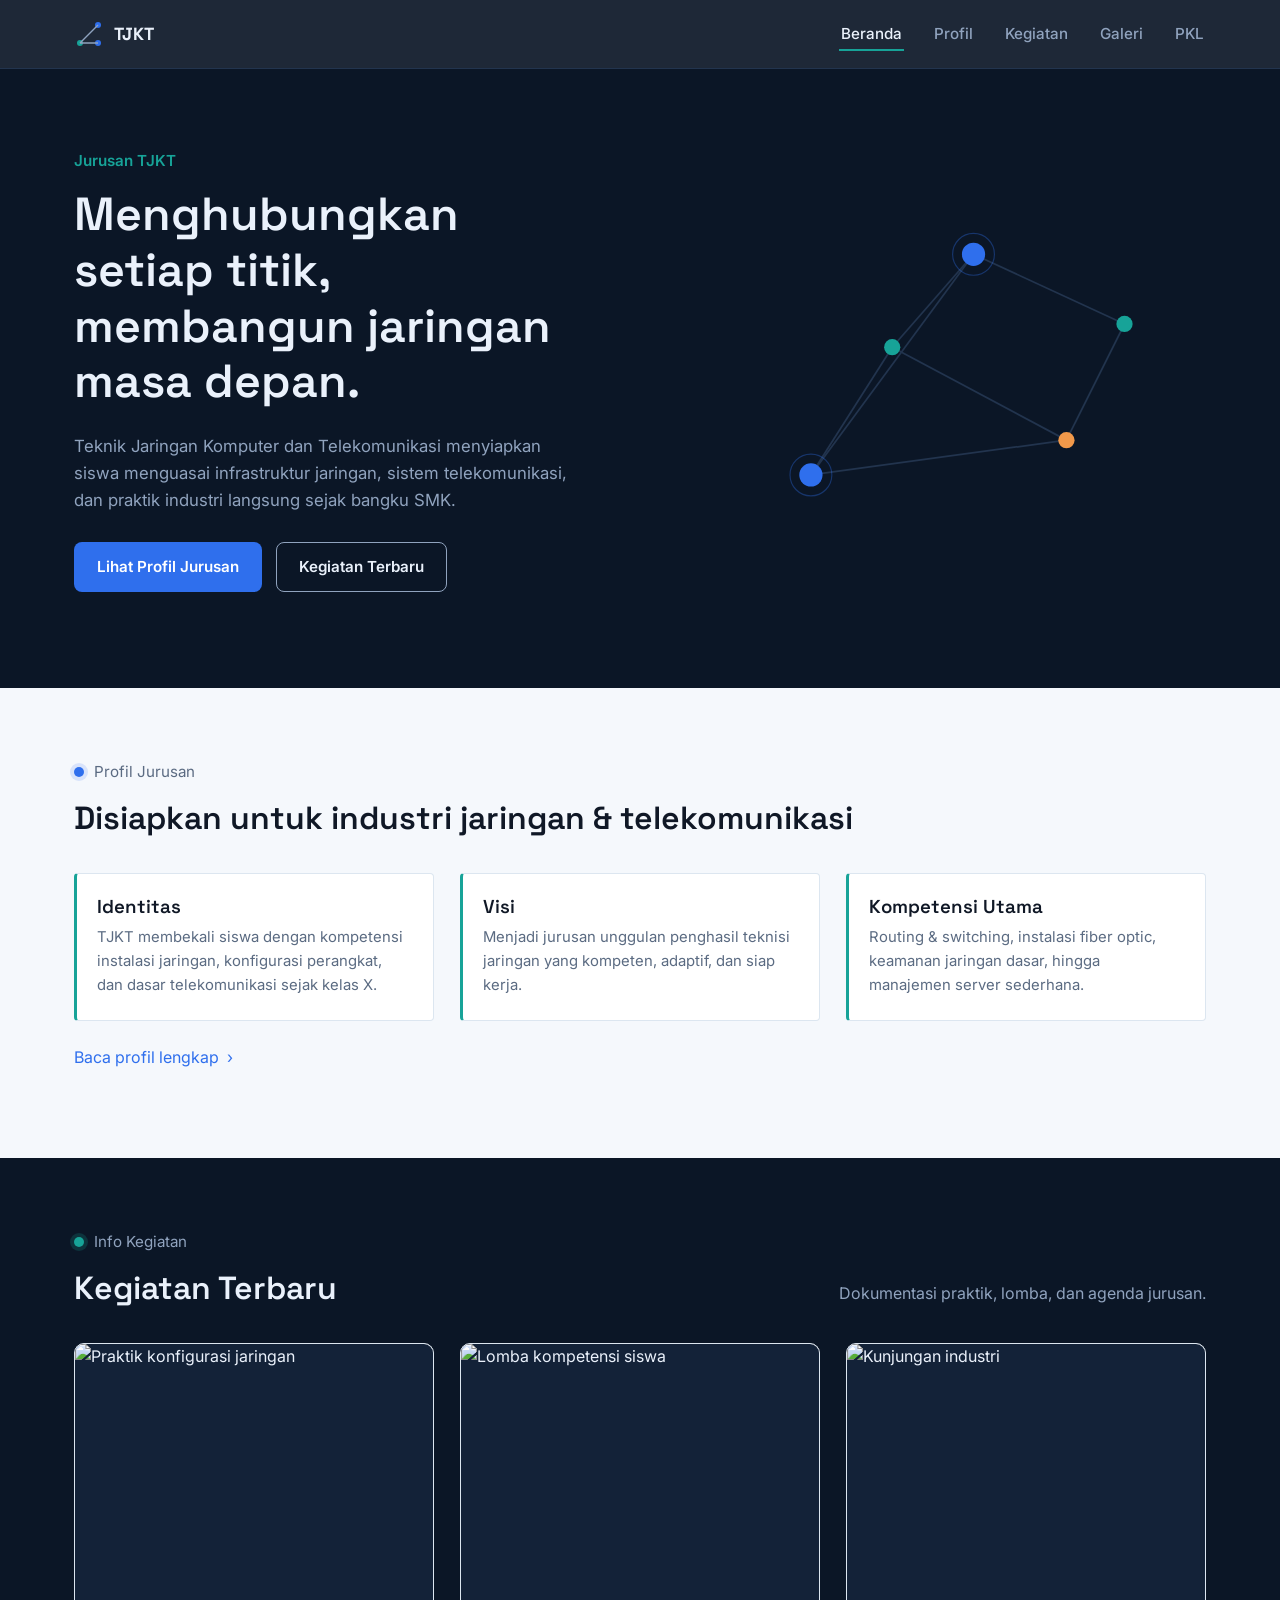
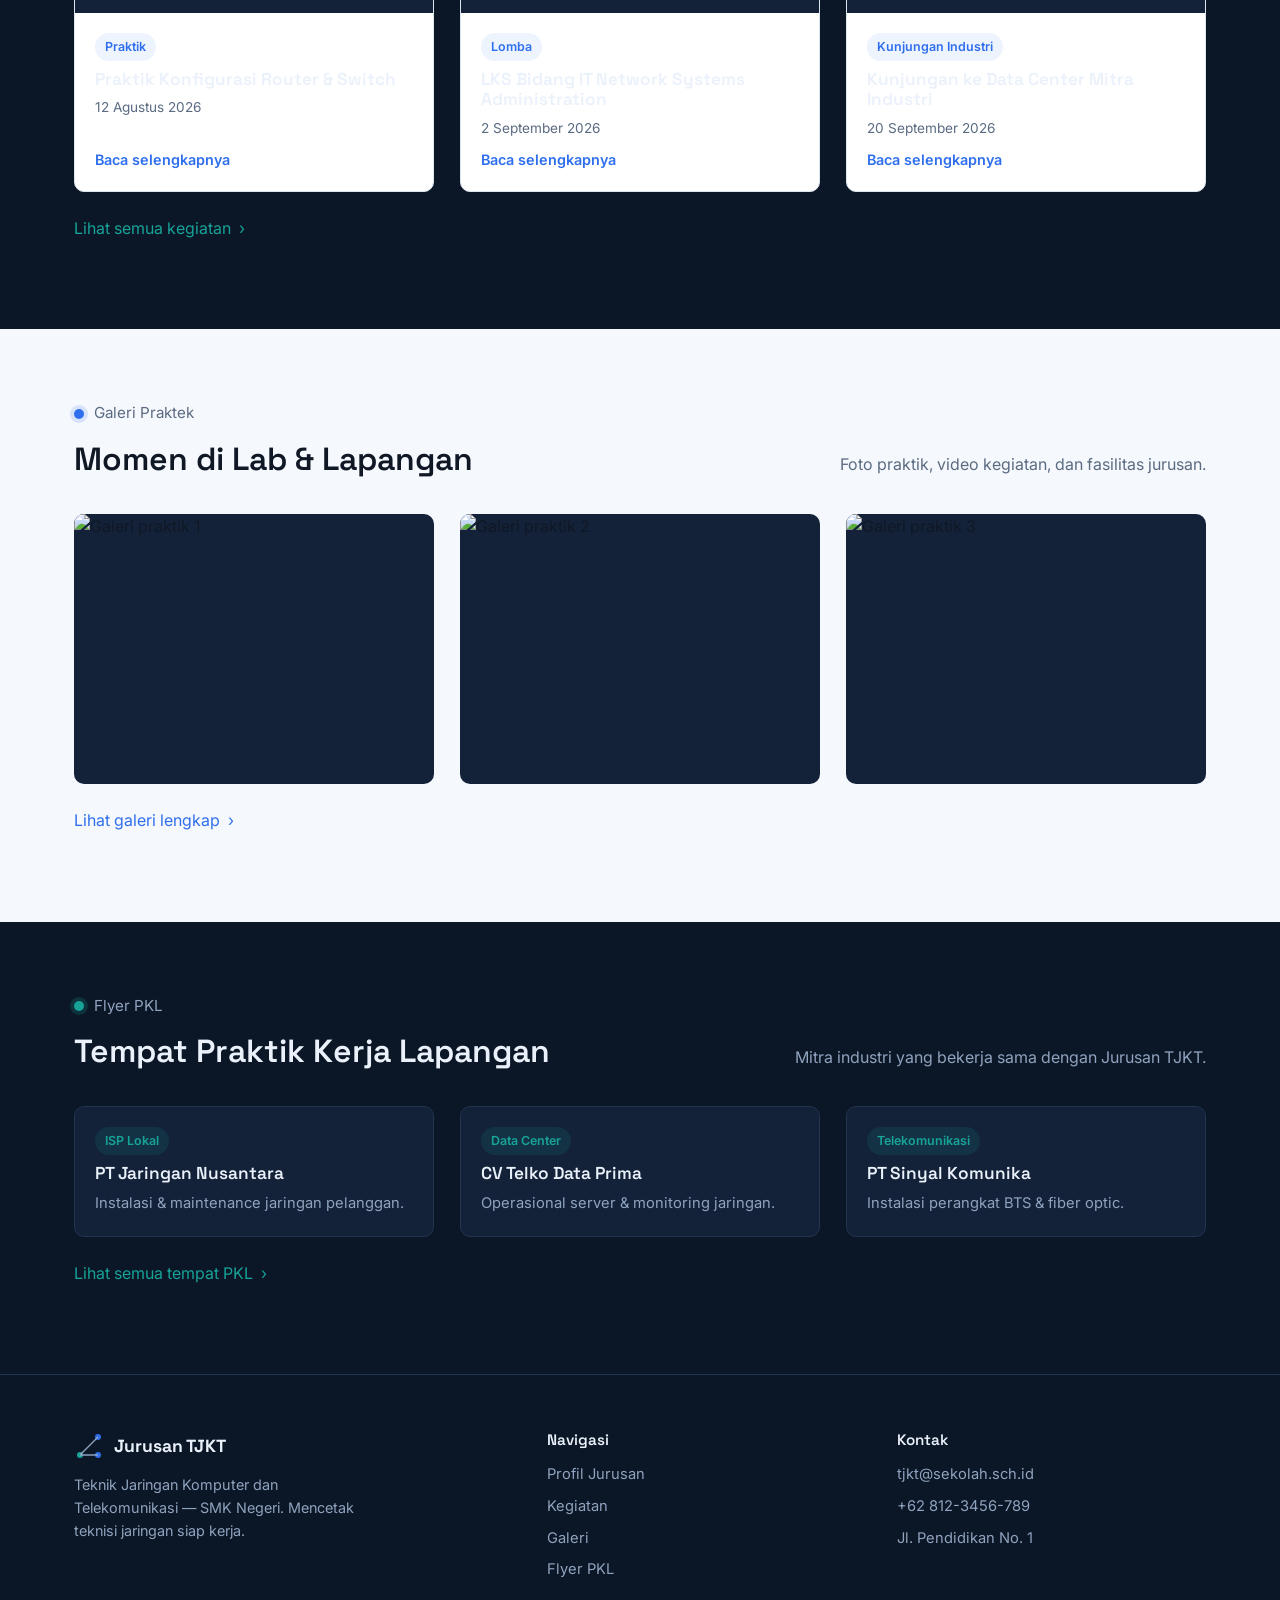
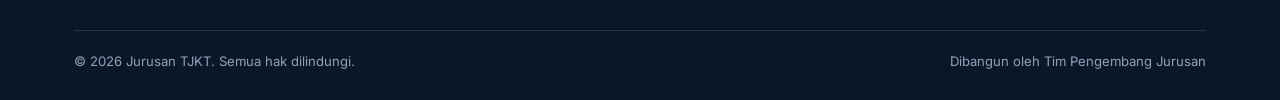
==== index.html @ 491f2240 "first commit" ====
<!DOCTYPE html>
<html lang="id">
<head>
<meta charset="UTF-8">
<meta name="viewport" content="width=device-width, initial-scale=1.0">
<title>Jurusan TJKT — Teknik Jaringan Komputer dan Telekomunikasi</title>
<meta name="description" content="Profil, kegiatan, galeri praktek, dan info PKL Jurusan TJKT.">
<link rel="stylesheet" href="assets/css/style.css">
</head>
<body>

<nav class="navbar">
    <div class="container">
        <a href="index.html" class="brand">
            <svg class="brand-mark" viewBox="0 0 30 30" fill="none" xmlns="http://www.w3.org/2000/svg">
                <circle cx="6" cy="24" r="3" fill="#17A398"/>
                <circle cx="24" cy="6" r="3" fill="#2F6FED"/>
                <circle cx="24" cy="24" r="3" fill="#2F6FED"/>
                <path d="M6 24L24 6M6 24L24 24" stroke="#8FA3BF" stroke-width="1.4"/>
            </svg>
            TJKT
        </a>
        <ul class="nav-links">
            <li><a href="index.html">Beranda</a></li>
            <li><a href="pages/profil.html">Profil</a></li>
            <li><a href="pages/kegiatan.html">Kegiatan</a></li>
            <li><a href="pages/galeri.html">Galeri</a></li>
            <li><a href="pages/flyer-pkl.html">PKL</a></li>
        </ul>
        <button class="nav-toggle" aria-label="Buka menu">
            <span></span><span></span><span></span>
        </button>
    </div>
</nav>

<header class="hero">
    <div class="container">
        <div>
            <div class="hero-eyebrow">Jurusan TJKT</div>
            <h1>Menghubungkan setiap titik, membangun jaringan masa depan.</h1>
            <p class="lead">Teknik Jaringan Komputer dan Telekomunikasi menyiapkan siswa menguasai infrastruktur jaringan, sistem telekomunikasi, dan praktik industri langsung sejak bangku SMK.</p>
            <div class="hero-actions">
                <a href="pages/profil.html" class="btn btn-primary">Lihat Profil Jurusan</a>
                <a href="pages/kegiatan.html" class="btn btn-outline">Kegiatan Terbaru</a>
            </div>
        </div>
        <svg class="hero-art" viewBox="0 0 420 340" fill="none" xmlns="http://www.w3.org/2000/svg">
            <line x1="80" y1="260" x2="220" y2="70" stroke="#22344E" stroke-width="1.5"/>
            <line x1="220" y1="70" x2="350" y2="130" stroke="#22344E" stroke-width="1.5"/>
            <line x1="220" y1="70" x2="150" y2="150" stroke="#22344E" stroke-width="1.5"/>
            <line x1="150" y1="150" x2="80" y2="260" stroke="#22344E" stroke-width="1.5"/>
            <line x1="150" y1="150" x2="300" y2="230" stroke="#22344E" stroke-width="1.5"/>
            <line x1="300" y1="230" x2="350" y2="130" stroke="#22344E" stroke-width="1.5"/>
            <line x1="80" y1="260" x2="300" y2="230" stroke="#22344E" stroke-width="1.5"/>
            <circle cx="220" cy="70" r="10" fill="#2F6FED"/>
            <circle cx="350" cy="130" r="7" fill="#17A398"/>
            <circle cx="150" cy="150" r="7" fill="#17A398"/>
            <circle cx="80" cy="260" r="10" fill="#2F6FED"/>
            <circle cx="300" cy="230" r="7" fill="#F2994A"/>
            <circle cx="220" cy="70" r="18" fill="none" stroke="#2F6FED" stroke-width="1" opacity=".35"/>
            <circle cx="80" cy="260" r="18" fill="none" stroke="#2F6FED" stroke-width="1" opacity=".35"/>
        </svg>
    </div>
</header>

<section id="profil">
    <div class="container">
        <div class="node-mark"><span>Profil Jurusan</span></div>
        <div class="section-head">
            <h2>Disiapkan untuk industri jaringan &amp; telekomunikasi</h2>
        </div>
        <div class="grid">
            <div class="card card-accent">
                <h3>Identitas</h3>
                <p>TJKT membekali siswa dengan kompetensi instalasi jaringan, konfigurasi perangkat, dan dasar telekomunikasi sejak kelas X.</p>
            </div>
            <div class="card card-accent">
                <h3>Visi</h3>
                <p>Menjadi jurusan unggulan penghasil teknisi jaringan yang kompeten, adaptif, dan siap kerja.</p>
            </div>
            <div class="card card-accent">
                <h3>Kompetensi Utama</h3>
                <p>Routing &amp; switching, instalasi fiber optic, keamanan jaringan dasar, hingga manajemen server sederhana.</p>
            </div>
        </div>
        <p style="margin-top:24px;"><a href="pages/profil.html" class="btn-ghost">Baca profil lengkap &nbsp;›</a></p>
    </div>
</section>

<section class="section-dark" id="kegiatan">
    <div class="container">
        <div class="node-mark"><span>Info Kegiatan</span></div>
        <div class="section-head">
            <h2>Kegiatan Terbaru</h2>
            <p>Dokumentasi praktik, lomba, dan agenda jurusan.</p>
        </div>
        <div class="grid">
            <div class="card">
                <div class="card-img"><img src="https://placehold.co/480x360/132238/8FA3BF?text=Kegiatan+1" alt="Praktik konfigurasi jaringan"></div>
                <div class="card-body">
                    <span class="card-tag">Praktik</span>
                    <h3>Praktik Konfigurasi Router &amp; Switch</h3>
                    <span class="meta">12 Agustus 2026</span>
                    <a href="pages/kegiatan-detail.html" class="card-link">Baca selengkapnya</a>
                </div>
            </div>
            <div class="card">
                <div class="card-img"><img src="https://placehold.co/480x360/132238/8FA3BF?text=Kegiatan+2" alt="Lomba kompetensi siswa"></div>
                <div class="card-body">
                    <span class="card-tag">Lomba</span>
                    <h3>LKS Bidang IT Network Systems Administration</h3>
                    <span class="meta">2 September 2026</span>
                    <a href="pages/kegiatan-detail.html" class="card-link">Baca selengkapnya</a>
                </div>
            </div>
            <div class="card">
                <div class="card-img"><img src="https://placehold.co/480x360/132238/8FA3BF?text=Kegiatan+3" alt="Kunjungan industri"></div>
                <div class="card-body">
                    <span class="card-tag">Kunjungan Industri</span>
                    <h3>Kunjungan ke Data Center Mitra Industri</h3>
                    <span class="meta">20 September 2026</span>
                    <a href="pages/kegiatan-detail.html" class="card-link">Baca selengkapnya</a>
                </div>
            </div>
        </div>
        <p style="margin-top:24px;"><a href="pages/kegiatan.html" class="btn-ghost" style="color:var(--secondary);">Lihat semua kegiatan &nbsp;›</a></p>
    </div>
</section>

<section id="galeri">
    <div class="container">
        <div class="node-mark"><span>Galeri Praktek</span></div>
        <div class="section-head">
            <h2>Momen di Lab &amp; Lapangan</h2>
            <p>Foto praktik, video kegiatan, dan fasilitas jurusan.</p>
        </div>
        <div class="grid">
            <div class="card-img" style="border-radius:var(--radius);"><img src="https://placehold.co/480x360/EAF1FB/2F6FED?text=Galeri+1" alt="Galeri praktik 1"></div>
            <div class="card-img" style="border-radius:var(--radius);"><img src="https://placehold.co/480x360/EAF1FB/17A398?text=Galeri+2" alt="Galeri praktik 2"></div>
            <div class="card-img" style="border-radius:var(--radius);"><img src="https://placehold.co/480x360/EAF1FB/F2994A?text=Galeri+3" alt="Galeri praktik 3"></div>
        </div>
        <p style="margin-top:24px;"><a href="pages/galeri.html" class="btn-ghost">Lihat galeri lengkap &nbsp;›</a></p>
    </div>
</section>

<section class="section-dark" id="pkl">
    <div class="container">
        <div class="node-mark"><span>Flyer PKL</span></div>
        <div class="section-head">
            <h2>Tempat Praktik Kerja Lapangan</h2>
            <p>Mitra industri yang bekerja sama dengan Jurusan TJKT.</p>
        </div>
        <div class="grid">
            <div class="card" style="background:var(--surface-dark); border-color:var(--border-dark);">
                <div class="card-body">
                    <span class="card-tag" style="color:var(--secondary); background:rgba(23,163,152,.12);">ISP Lokal</span>
                    <h3 style="color:var(--text-light);">PT Jaringan Nusantara</h3>
                    <p class="desc" style="color:var(--text-light-muted);">Instalasi &amp; maintenance jaringan pelanggan.</p>
                </div>
            </div>
            <div class="card" style="background:var(--surface-dark); border-color:var(--border-dark);">
                <div class="card-body">
                    <span class="card-tag" style="color:var(--secondary); background:rgba(23,163,152,.12);">Data Center</span>
                    <h3 style="color:var(--text-light);">CV Telko Data Prima</h3>
                    <p class="desc" style="color:var(--text-light-muted);">Operasional server &amp; monitoring jaringan.</p>
                </div>
            </div>
            <div class="card" style="background:var(--surface-dark); border-color:var(--border-dark);">
                <div class="card-body">
                    <span class="card-tag" style="color:var(--secondary); background:rgba(23,163,152,.12);">Telekomunikasi</span>
                    <h3 style="color:var(--text-light);">PT Sinyal Komunika</h3>
                    <p class="desc" style="color:var(--text-light-muted);">Instalasi perangkat BTS &amp; fiber optic.</p>
                </div>
            </div>
        </div>
        <p style="margin-top:24px;"><a href="pages/flyer-pkl.html" class="btn-ghost" style="color:var(--secondary);">Lihat semua tempat PKL &nbsp;›</a></p>
    </div>
</section>

<footer>
    <div class="container">
        <div class="footer-grid">
            <div>
                <div class="brand" style="margin-bottom:12px;">
                    <svg class="brand-mark" viewBox="0 0 30 30" fill="none" xmlns="http://www.w3.org/2000/svg">
                        <circle cx="6" cy="24" r="3" fill="#17A398"/>
                        <circle cx="24" cy="6" r="3" fill="#2F6FED"/>
                        <circle cx="24" cy="24" r="3" fill="#2F6FED"/>
                        <path d="M6 24L24 6M6 24L24 24" stroke="#8FA3BF" stroke-width="1.4"/>
                    </svg>
                    Jurusan TJKT
                </div>
                <p style="max-width:34ch; font-size:.9rem;">Teknik Jaringan Komputer dan Telekomunikasi — SMK Negeri. Mencetak teknisi jaringan siap kerja.</p>
            </div>
            <div>
                <h4>Navigasi</h4>
                <ul>
                    <li><a href="pages/profil.html">Profil Jurusan</a></li>
                    <li><a href="pages/kegiatan.html">Kegiatan</a></li>
                    <li><a href="pages/galeri.html">Galeri</a></li>
                    <li><a href="pages/flyer-pkl.html">Flyer PKL</a></li>
                </ul>
            </div>
            <div>
                <h4>Kontak</h4>
                <ul>
                    <li>tjkt@sekolah.sch.id</li>
                    <li>+62 812-3456-789</li>
                    <li>Jl. Pendidikan No. 1</li>
                </ul>
            </div>
        </div>
        <div class="footer-bottom">
            <span>© 2026 Jurusan TJKT. Semua hak dilindungi.</span>
            <span>Dibangun oleh Tim Pengembang Jurusan</span>
        </div>
    </div>
</footer>

<script src="assets/js/main.js"></script>
</body>
</html>
---- assets/css/style.css ----
/* =====================================================================
   TJKT — style.css
   Tema: "Jalur Sinyal" — divisualisasikan sebagai titik (node) & garis
   penghubung, merepresentasikan jaringan komputer & telekomunikasi.
   ===================================================================== */

@import url('https://fonts.googleapis.com/css2?family=Space+Grotesk:wght@500;600;700&family=Inter:wght@400;500;600&display=swap');

:root {
    /* warna dasar */
    --bg-light: #F5F8FC;
    --bg-dark: #0B1626;
    --surface: #FFFFFF;
    --surface-dark: #132238;
    --border: #DCE6F0;
    --border-dark: #22344E;

    /* aksen */
    --primary: #2F6FED;
    --primary-dark: #1E4FBF;
    --secondary: #17A398;
    --warm: #F2994A;

    /* teks */
    --text: #101826;
    --text-muted: #5B6B82;
    --text-light: #EAF1FB;
    --text-light-muted: #90A3BE;

    /* tipografi */
    --font-head: 'Space Grotesk', sans-serif;
    --font-body: 'Inter', sans-serif;

    /* tata letak */
    --maxw: 1180px;
    --radius: 10px;
}

* { box-sizing: border-box; }

html { scroll-behavior: smooth; }

body {
    margin: 0;
    font-family: var(--font-body);
    color: var(--text);
    background: var(--bg-light);
    line-height: 1.6;
}

h1, h2, h3, h4 {
    font-family: var(--font-head);
    line-height: 1.2;
    margin: 0 0 .5em;
    font-weight: 600;
}

p { margin: 0 0 1em; }
a { color: inherit; text-decoration: none; }
img { max-width: 100%; display: block; }
ul { margin: 0; padding: 0; list-style: none; }

.container {
    max-width: var(--maxw);
    margin: 0 auto;
    padding: 0 24px;
}

/* -------------------- node divider (heading marker) -------------------- */
/* Setiap section besar dibuka dengan simpul + garis pendek, meniru simbol
   topologi jaringan — dipakai sebagai penanda struktur, bukan hiasan. */
.node-mark {
    display: flex;
    align-items: center;
    gap: 10px;
    margin-bottom: 14px;
}
.node-mark::before {
    content: '';
    width: 10px; height: 10px;
    border-radius: 50%;
    background: var(--primary);
    box-shadow: 0 0 0 4px rgba(47,111,237,.15);
    flex-shrink: 0;
}
.node-mark span {
    color: var(--text-muted);
    font-size: .95rem;
}
.section-dark .node-mark span { color: var(--text-light-muted); }
.section-dark .node-mark::before { background: var(--secondary); box-shadow: 0 0 0 4px rgba(23,163,152,.2); }

/* -------------------- navbar -------------------- */
.navbar {
    position: sticky;
    top: 0;
    z-index: 100;
    background: rgba(11, 22, 38, .92);
    backdrop-filter: blur(8px);
    border-bottom: 1px solid var(--border-dark);
}
.navbar .container {
    display: flex;
    align-items: center;
    justify-content: space-between;
    height: 68px;
}
.brand {
    display: flex;
    align-items: center;
    gap: 10px;
    font-family: var(--font-head);
    font-weight: 700;
    color: var(--text-light);
    font-size: 1.1rem;
}
.brand-mark {
    width: 30px; height: 30px;
    flex-shrink: 0;
}
.nav-links {
    display: flex;
    gap: 28px;
}
.nav-links a {
    color: var(--text-light-muted);
    font-size: .95rem;
    font-weight: 500;
    padding: 6px 2px;
    border-bottom: 2px solid transparent;
    transition: color .15s ease, border-color .15s ease;
}
.nav-links a:hover,
.nav-links a.active {
    color: var(--text-light);
    border-color: var(--secondary);
}
.nav-toggle {
    display: none;
    background: none;
    border: none;
    cursor: pointer;
    padding: 8px;
}
.nav-toggle span {
    display: block;
    width: 22px;
    height: 2px;
    background: var(--text-light);
    margin: 5px 0;
    transition: transform .2s ease, opacity .2s ease;
}
.nav-toggle.open span:nth-child(1) { transform: translateY(7px) rotate(45deg); }
.nav-toggle.open span:nth-child(2) { opacity: 0; }
.nav-toggle.open span:nth-child(3) { transform: translateY(-7px) rotate(-45deg); }

@media (max-width: 860px) {
    .nav-links {
        position: absolute;
        top: 68px; left: 0; right: 0;
        background: var(--bg-dark);
        flex-direction: column;
        gap: 0;
        max-height: 0;
        overflow: hidden;
        transition: max-height .25s ease;
        border-bottom: 1px solid var(--border-dark);
    }
    .nav-links.open { max-height: 320px; }
    .nav-links a { padding: 14px 24px; width: 100%; border-bottom: 1px solid var(--border-dark); border-left: 2px solid transparent; }
    .nav-links a.active, .nav-links a:hover { border-left-color: var(--secondary); border-bottom-color: var(--border-dark); }
    .nav-toggle { display: block; }
}

/* -------------------- buttons -------------------- */
.btn {
    display: inline-flex;
    align-items: center;
    gap: 8px;
    padding: 12px 22px;
    border-radius: 8px;
    font-weight: 600;
    font-size: .95rem;
    cursor: pointer;
    border: 1px solid transparent;
}
.btn-primary { background: var(--primary); color: #fff; }
.btn-primary:hover { background: var(--primary-dark); }
.btn-outline { border-color: var(--text-light-muted); color: var(--text-light); }
.btn-outline:hover { border-color: var(--text-light); }
.btn-ghost { color: var(--primary); }
.btn-ghost:hover { color: var(--primary-dark); }

/* -------------------- hero -------------------- */
.hero {
    background: var(--bg-dark);
    color: var(--text-light);
    padding: 80px 0 96px;
    overflow: hidden;
    position: relative;
}
.hero .container {
    display: grid;
    grid-template-columns: 1.1fr .9fr;
    gap: 48px;
    align-items: center;
}
.hero-eyebrow { color: var(--secondary); font-weight: 600; font-size: .95rem; margin-bottom: 14px; }
.hero h1 {
    font-size: clamp(2rem, 4vw, 2.9rem);
    max-width: 16ch;
}
.hero p.lead {
    color: var(--text-light-muted);
    max-width: 46ch;
    font-size: 1.05rem;
}
.hero-actions { display: flex; gap: 14px; margin-top: 28px; flex-wrap: wrap; }
.hero-art { width: 100%; height: auto; }

@media (max-width: 860px) {
    .hero .container { grid-template-columns: 1fr; }
    .hero-art { max-width: 340px; margin: 0 auto; }
}

/* -------------------- page header (halaman dalam) -------------------- */
.page-header {
    background: var(--bg-dark);
    color: var(--text-light);
    padding: 56px 0 44px;
}
.page-header h1 { font-size: clamp(1.7rem, 3vw, 2.3rem); max-width: 24ch; }
.page-header p { color: var(--text-light-muted); max-width: 56ch; }

/* -------------------- sections -------------------- */
section { padding: 72px 0; }
.section-dark { background: var(--bg-dark); color: var(--text-light); }
.section-head { display: flex; align-items: flex-end; justify-content: space-between; gap: 24px; margin-bottom: 36px; flex-wrap: wrap; }
.section-head h2 { font-size: clamp(1.5rem, 2.6vw, 2rem); margin: 0; }
.section-head p { color: var(--text-muted); margin: 6px 0 0; max-width: 52ch; }
.section-dark .section-head p { color: var(--text-light-muted); }

/* -------------------- cards -------------------- */
.grid {
    display: grid;
    gap: 26px;
    grid-template-columns: repeat(3, 1fr);
}
@media (max-width: 960px) { .grid { grid-template-columns: repeat(2, 1fr); } }
@media (max-width: 640px) { .grid { grid-template-columns: 1fr; } }

.card {
    background: var(--surface);
    border: 1px solid var(--border);
    border-radius: var(--radius);
    overflow: hidden;
    display: flex;
    flex-direction: column;
}
.card-img { aspect-ratio: 4/3; background: var(--surface-dark); overflow: hidden; }
.card-img img { width: 100%; height: 100%; object-fit: cover; }
.card-body { padding: 20px; display: flex; flex-direction: column; gap: 8px; flex: 1; }
.card-tag {
    align-self: flex-start;
    font-size: .78rem;
    font-weight: 600;
    color: var(--primary);
    background: rgba(47,111,237,.08);
    padding: 4px 10px;
    border-radius: 20px;
}
.card-body h3 { font-size: 1.08rem; margin: 0; }
.card-body .meta { color: var(--text-muted); font-size: .85rem; }
.card-body p.desc { color: var(--text-muted); font-size: .92rem; margin: 0; }
.card-link { margin-top: auto; color: var(--primary); font-weight: 600; font-size: .9rem; }

/* aksen kiri untuk kartu "keunggulan" (bukan foto) */
.card-accent {
    border-left: 3px solid var(--secondary);
    border-radius: 4px;
    padding: 22px 22px 22px 20px;
}
.card-accent h3 { margin-bottom: 8px; }
.card-accent p { color: var(--text-muted); font-size: .93rem; margin: 0; }

/* -------------------- footer -------------------- */
footer {
    background: var(--bg-dark);
    color: var(--text-light-muted);
    padding: 56px 0 28px;
    border-top: 1px solid var(--border-dark);
}
.footer-grid {
    display: grid;
    grid-template-columns: 1.4fr 1fr 1fr;
    gap: 40px;
}
@media (max-width: 700px) { .footer-grid { grid-template-columns: 1fr; } }
.footer-grid h4 { color: var(--text-light); font-size: .95rem; margin-bottom: 14px; }
.footer-grid ul li { margin-bottom: 8px; font-size: .92rem; }
.footer-grid ul li a:hover { color: var(--text-light); }
.footer-bottom {
    margin-top: 40px;
    padding-top: 20px;
    border-top: 1px solid var(--border-dark);
    font-size: .82rem;
    display: flex;
    justify-content: space-between;
    flex-wrap: wrap;
    gap: 8px;
}

/* -------------------- profil page -------------------- */
.vismis-grid {
    display: grid;
    grid-template-columns: 1fr 1fr;
    gap: 26px;
}
@media (max-width: 700px) { .vismis-grid { grid-template-columns: 1fr; } }
.vismis-card {
    background: var(--surface);
    border: 1px solid var(--border);
    border-radius: var(--radius);
    padding: 28px;
}
.vismis-card h3 { color: var(--primary); }

/* -------------------- kegiatan detail -------------------- */
.detail-hero-img { border-radius: var(--radius); overflow: hidden; margin-bottom: 28px; aspect-ratio: 16/7; }
.detail-hero-img img { width: 100%; height: 100%; object-fit: cover; }
.detail-body { max-width: 74ch; }
.detail-body p { color: var(--text-muted); }
.detail-meta { display: flex; gap: 18px; color: var(--text-muted); font-size: .9rem; margin-bottom: 18px; flex-wrap: wrap; }

/* -------------------- galeri tabs -------------------- */
.tabs { display: flex; gap: 10px; margin-bottom: 30px; flex-wrap: wrap; }
.tab-btn {
    padding: 10px 18px;
    border-radius: 20px;
    border: 1px solid var(--border);
    background: var(--surface);
    color: var(--text-muted);
    font-weight: 600;
    font-size: .9rem;
    cursor: pointer;
}
.tab-btn.active { background: var(--primary); border-color: var(--primary); color: #fff; }
.gallery-grid { display: grid; grid-template-columns: repeat(3, 1fr); gap: 18px; }
@media (max-width: 860px) { .gallery-grid { grid-template-columns: repeat(2, 1fr); } }
@media (max-width: 560px) { .gallery-grid { grid-template-columns: 1fr; } }
.gallery-item { border-radius: var(--radius); overflow: hidden; aspect-ratio: 4/3; background: var(--surface-dark); position: relative; cursor: pointer; }
.gallery-item img { width: 100%; height: 100%; object-fit: cover; }
.gallery-item .caption {
    position: absolute; left: 0; right: 0; bottom: 0;
    padding: 10px 12px;
    font-size: .82rem;
    color: #fff;
    background: linear-gradient(to top, rgba(0,0,0,.7), transparent);
}
.gallery-item.is-hidden { display: none; }
.video-embed { position: relative; aspect-ratio: 16/9; border-radius: var(--radius); overflow: hidden; }
.video-embed iframe { width: 100%; height: 100%; border: 0; }

/* lightbox modal (dipakai galeri.html) */
.lightbox {
    position: fixed; inset: 0;
    background: rgba(11,22,38,.92);
    display: none;
    align-items: center;
    justify-content: center;
    z-index: 200;
    padding: 24px;
}
.lightbox.open { display: flex; }
.lightbox img { max-width: 90vw; max-height: 82vh; border-radius: 8px; }
.lightbox-close {
    position: absolute; top: 24px; right: 28px;
    color: #fff; font-size: 2rem; cursor: pointer; line-height: 1;
    background: none; border: none;
}

/* -------------------- flyer PKL -------------------- */
.flyer-grid { display: grid; grid-template-columns: repeat(2, 1fr); gap: 26px; }
@media (max-width: 700px) { .flyer-grid { grid-template-columns: 1fr; } }
.flyer-card { display: grid; grid-template-columns: 130px 1fr; gap: 18px; background: var(--surface); border: 1px solid var(--border); border-radius: var(--radius); padding: 18px; }
.flyer-card .thumb { border-radius: 6px; overflow: hidden; aspect-ratio: 3/4; background: var(--surface-dark); }
.flyer-card .thumb img { width: 100%; height: 100%; object-fit: cover; }
.flyer-card h3 { font-size: 1rem; margin-bottom: 4px; }
.flyer-card .contact { font-size: .85rem; color: var(--secondary); font-weight: 600; }

.mitra-strip { display: flex; flex-wrap: wrap; gap: 16px; align-items: center; }
.mitra-logo {
    width: 130px; height: 68px;
    background: var(--surface);
    border: 1px solid var(--border);
    border-radius: 8px;
    display: flex; align-items: center; justify-content: center;
}

/* utilitas */
.text-center { text-align: center; }
.mt-0 { margin-top: 0; }
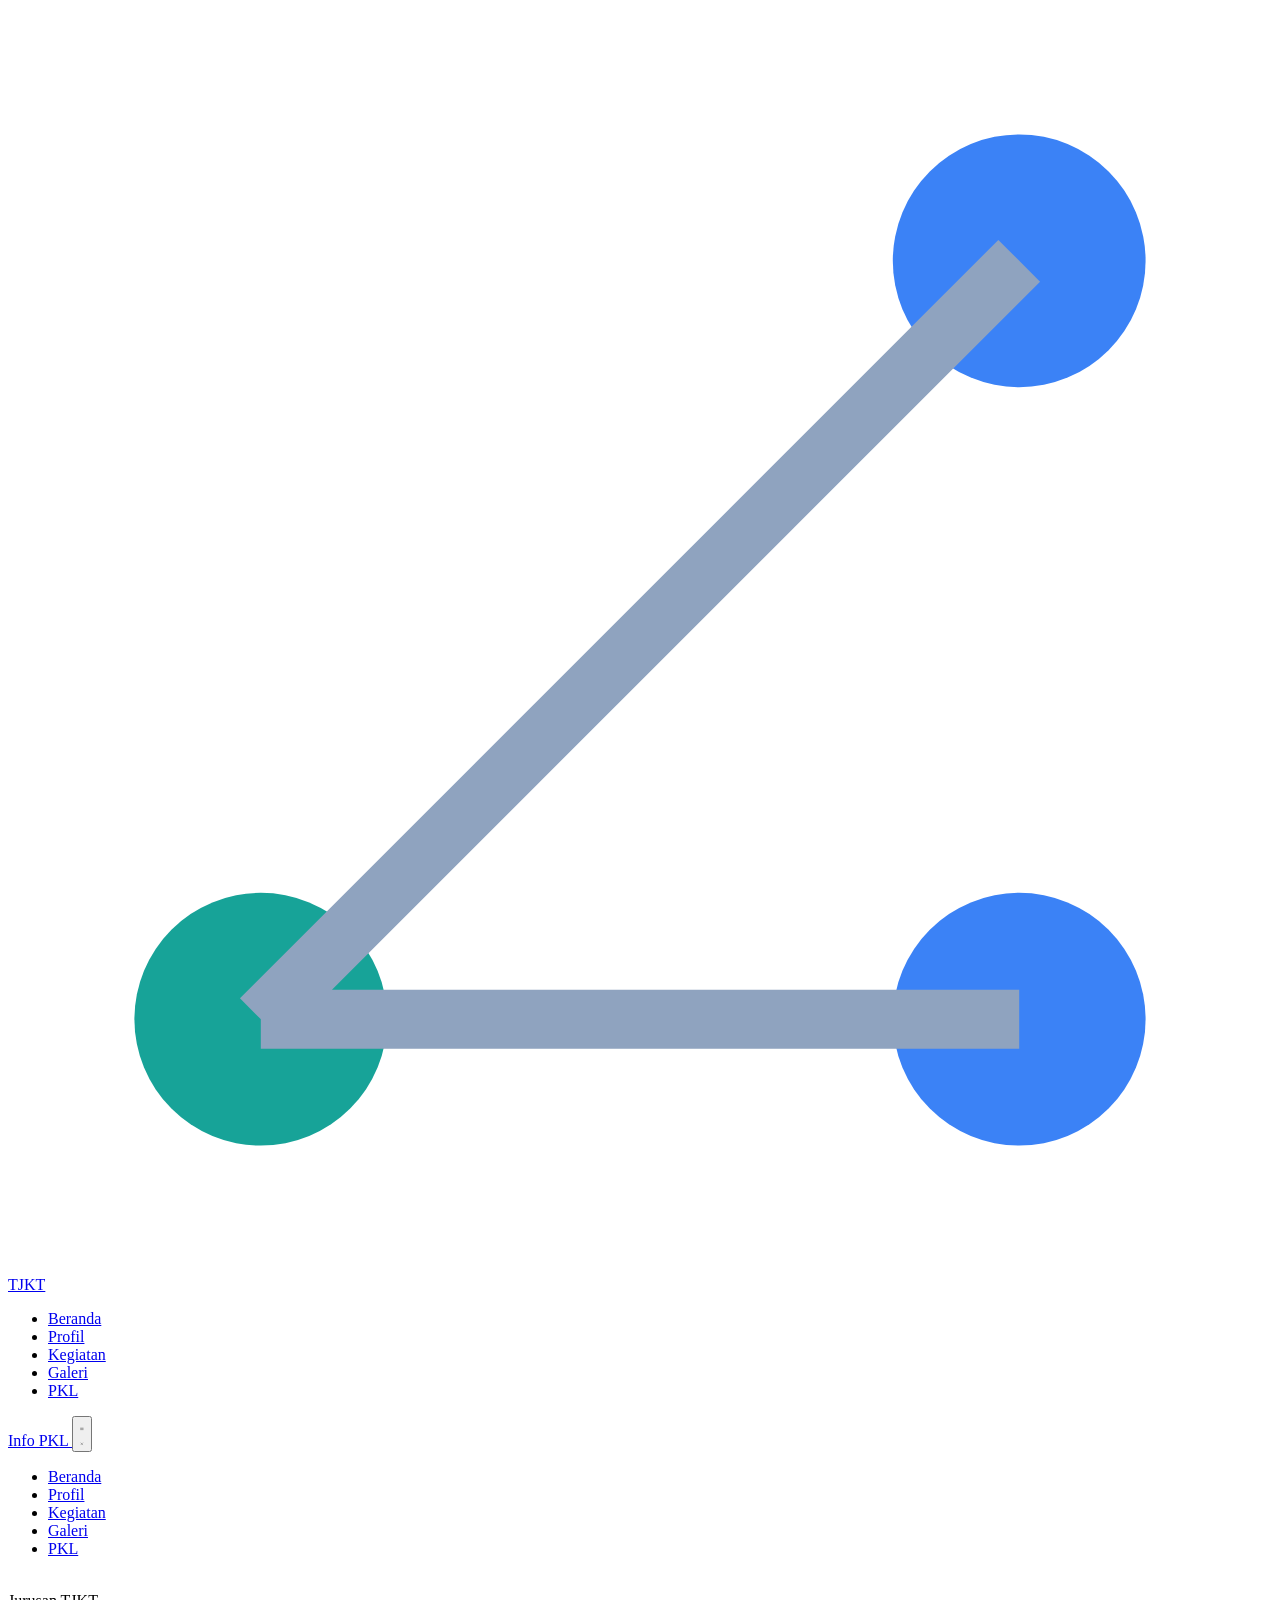
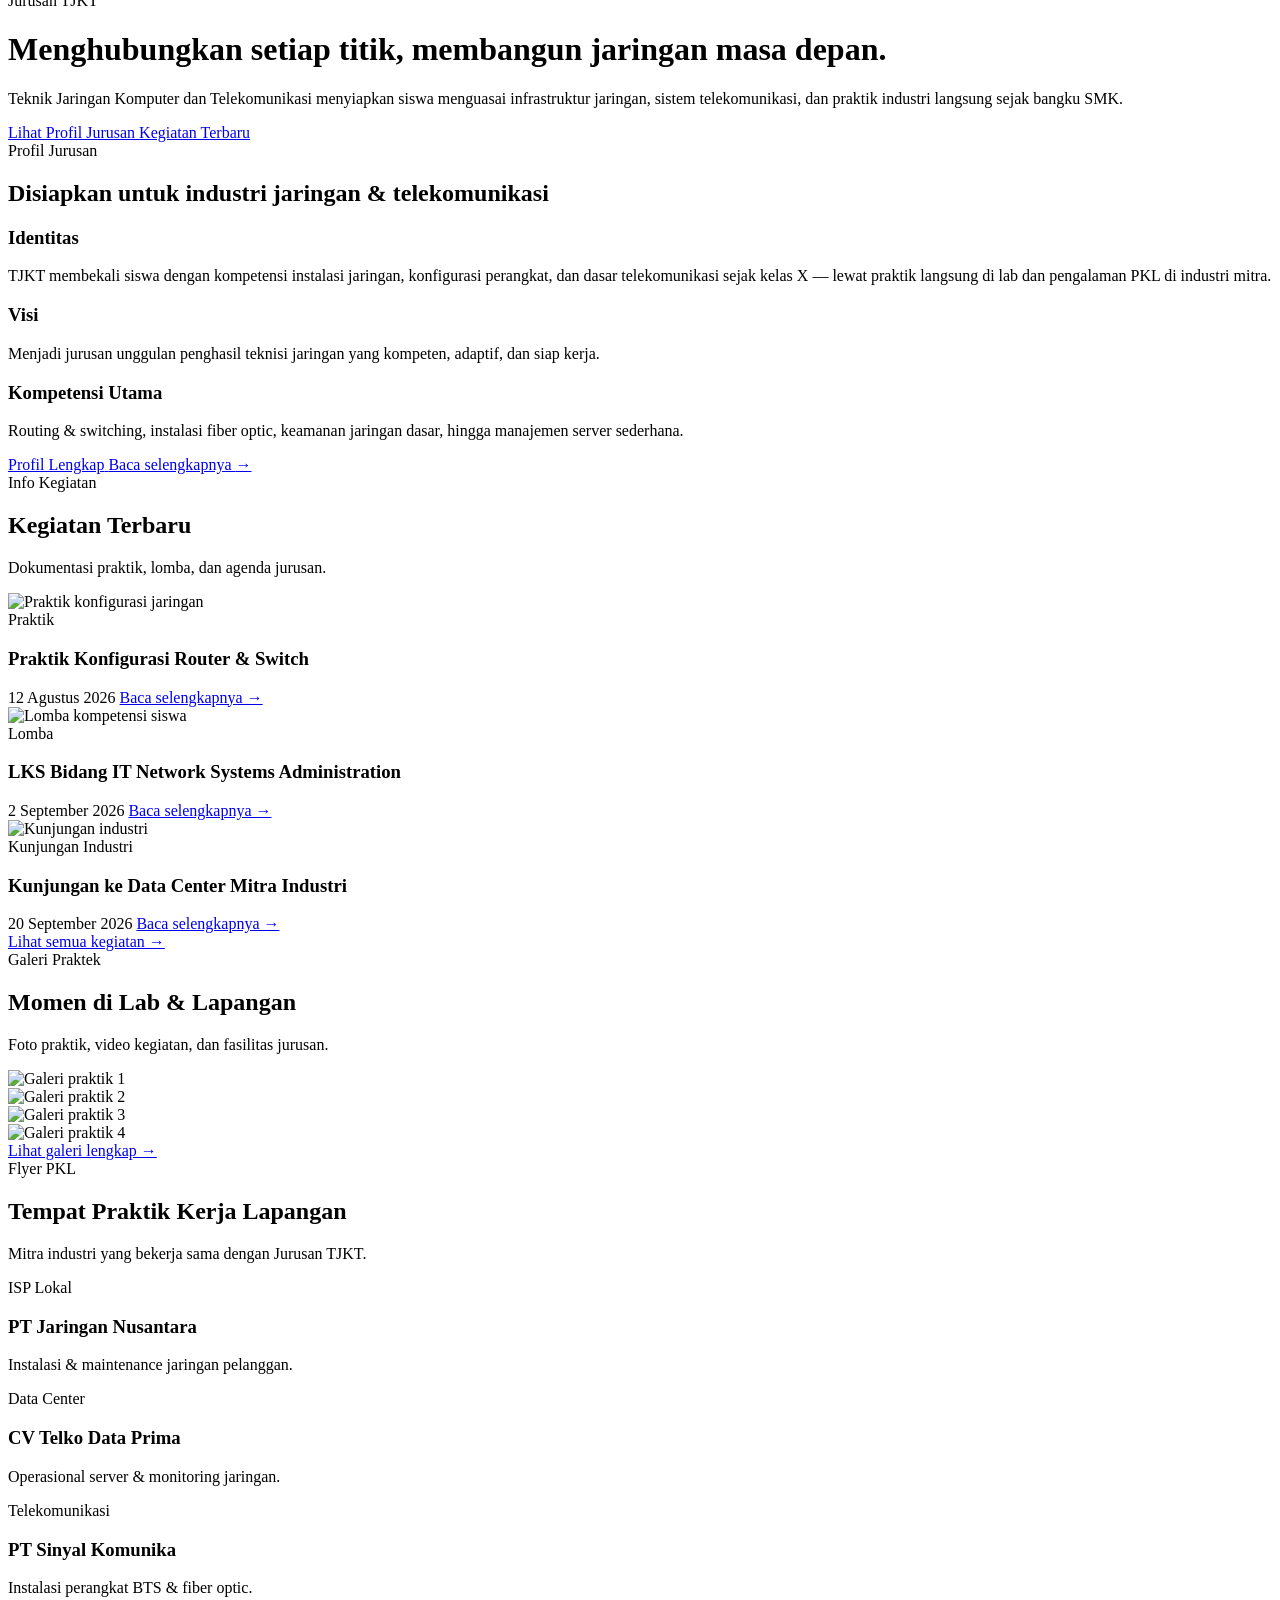
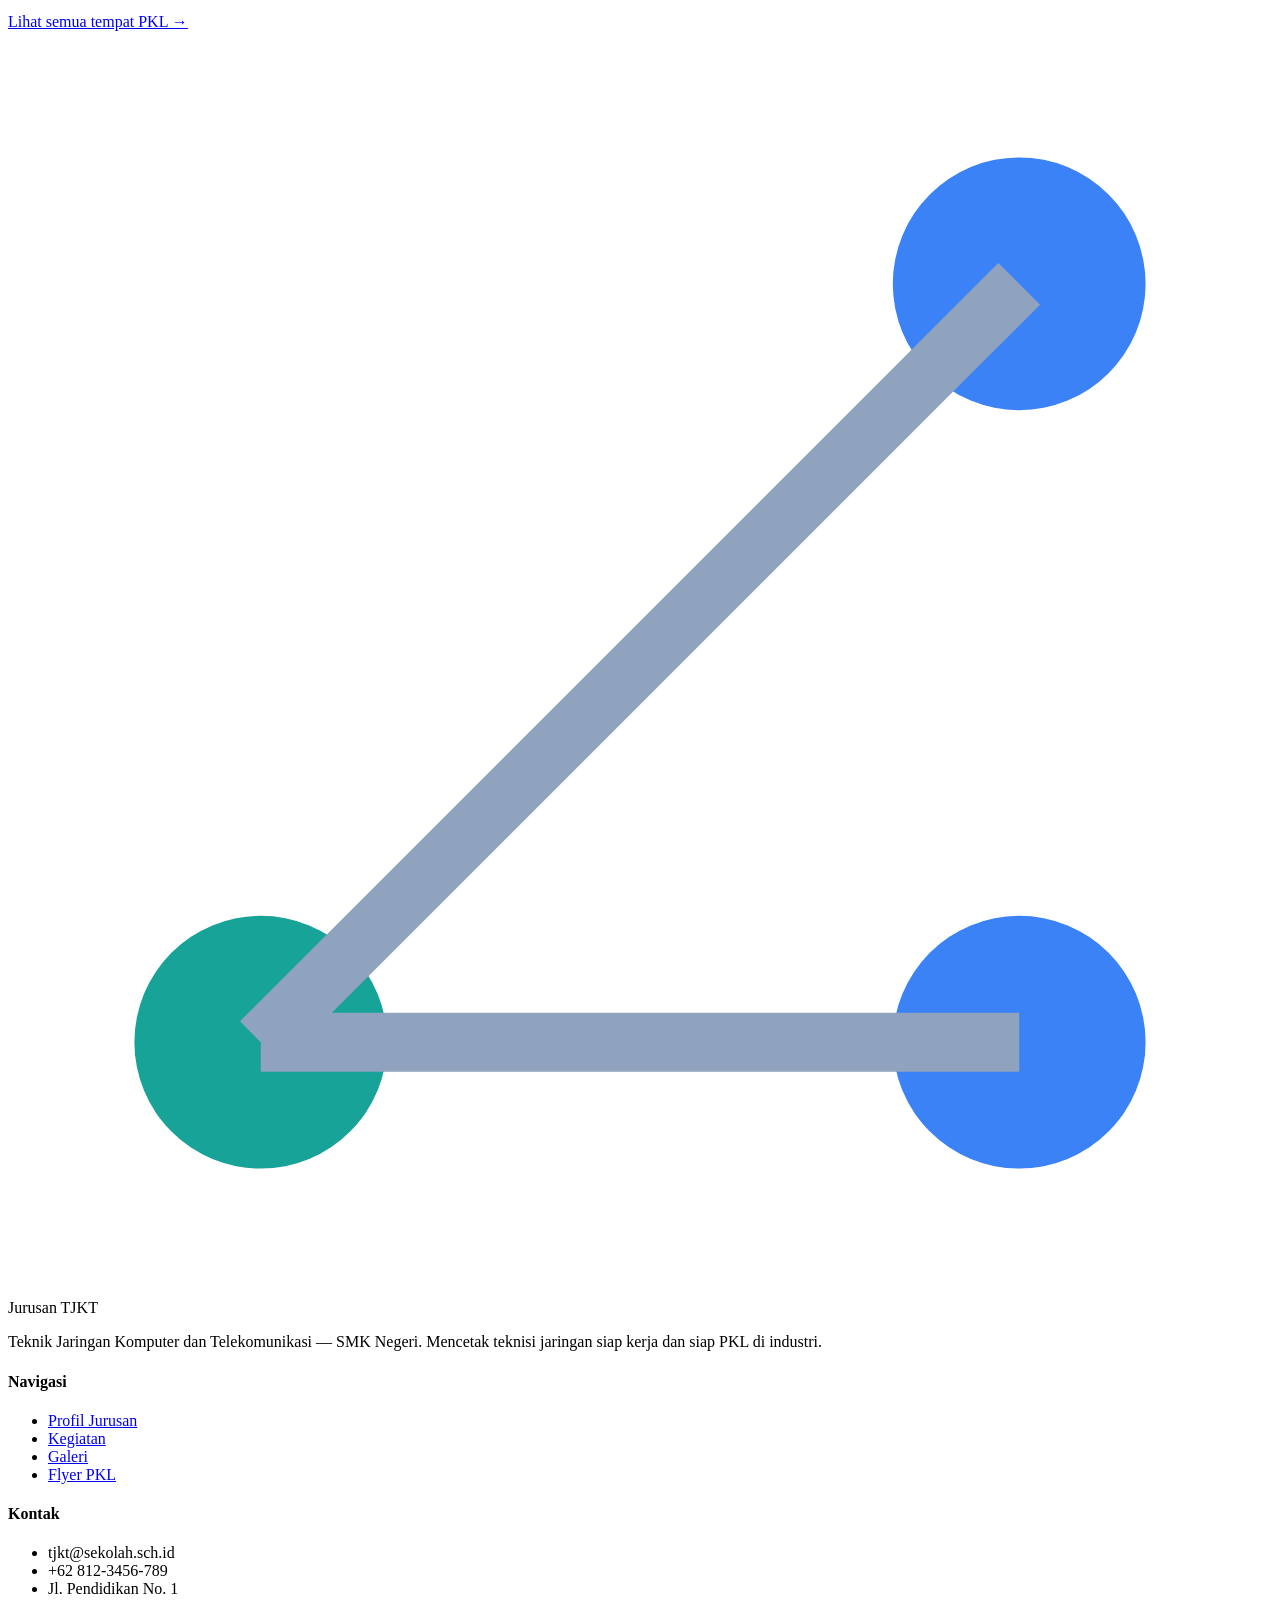
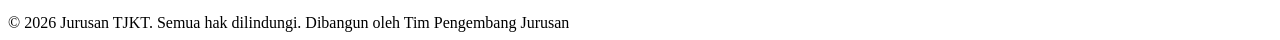
==== commit ee7771aa: "mengupdate proyek" ====
--- a/index.html
+++ b/index.html
@@ -1,216 +1,294 @@
 <!DOCTYPE html>
-<html lang="id">
+<html lang="id" class="scroll-smooth">
 <head>
 <meta charset="UTF-8">
 <meta name="viewport" content="width=device-width, initial-scale=1.0">
 <title>Jurusan TJKT — Teknik Jaringan Komputer dan Telekomunikasi</title>
 <meta name="description" content="Profil, kegiatan, galeri praktek, dan info PKL Jurusan TJKT.">
-<link rel="stylesheet" href="assets/css/style.css">
+
+<link rel="preconnect" href="https://fonts.googleapis.com">
+<link rel="preconnect" href="https://fonts.gstatic.com" crossorigin>
+<link href="https://fonts.googleapis.com/css2?family=Inter:wght@400;500;600;700;800&family=Space+Grotesk:wght@500;600;700&display=swap" rel="stylesheet">
+
+<script src="https://unpkg.com/@tailwindcss/browser@4"></script>
+<style type="text/tailwindcss">
+@theme {
+  --font-sans: "Inter", ui-sans-serif, system-ui, sans-serif;
+  --font-display: "Space Grotesk", ui-sans-serif, system-ui, sans-serif;
+  --color-brand-primary: #3B82F6;
+  --color-brand-secondary: #17A398;
+  --color-brand-accent: #F2994A;
+}
+</style>
+<link rel="stylesheet" href="assets/css/custom.css">
 </head>
-<body>
-
-<nav class="navbar">
-    <div class="container">
-        <a href="index.html" class="brand">
-            <svg class="brand-mark" viewBox="0 0 30 30" fill="none" xmlns="http://www.w3.org/2000/svg">
+<body class="bg-slate-950 font-sans text-slate-300 antialiased selection:bg-brand-primary selection:text-white">
+
+<nav class="fixed inset-x-0 top-0 z-50 border-b border-white/10 bg-slate-950/70 backdrop-blur-xl">
+    <div class="mx-auto flex h-20 max-w-7xl items-center justify-between px-6 lg:px-8">
+        <a href="index.html" class="flex items-center gap-2 font-display text-lg font-bold tracking-tight text-white">
+            <svg class="h-8 w-8" viewBox="0 0 30 30" fill="none" xmlns="http://www.w3.org/2000/svg">
                 <circle cx="6" cy="24" r="3" fill="#17A398"/>
-                <circle cx="24" cy="6" r="3" fill="#2F6FED"/>
-                <circle cx="24" cy="24" r="3" fill="#2F6FED"/>
+                <circle cx="24" cy="6" r="3" fill="#3B82F6"/>
+                <circle cx="24" cy="24" r="3" fill="#3B82F6"/>
                 <path d="M6 24L24 6M6 24L24 24" stroke="#8FA3BF" stroke-width="1.4"/>
             </svg>
             TJKT
         </a>
-        <ul class="nav-links">
-            <li><a href="index.html">Beranda</a></li>
-            <li><a href="pages/profil.html">Profil</a></li>
-            <li><a href="pages/kegiatan.html">Kegiatan</a></li>
-            <li><a href="pages/galeri.html">Galeri</a></li>
-            <li><a href="pages/flyer-pkl.html">PKL</a></li>
+        <ul class="hidden items-center gap-8 text-sm font-medium text-slate-300 md:flex">
+            <li><a data-nav="index.html" href="index.html" class="py-2 text-white transition hover:text-white">Beranda</a></li>
+            <li><a data-nav="profil.html" href="pages/profil.html" class="py-2 transition hover:text-white">Profil</a></li>
+            <li><a data-nav="kegiatan.html" href="pages/kegiatan.html" class="py-2 transition hover:text-white">Kegiatan</a></li>
+            <li><a data-nav="galeri.html" href="pages/galeri.html" class="py-2 transition hover:text-white">Galeri</a></li>
+            <li><a data-nav="flyer-pkl.html" href="pages/flyer-pkl.html" class="py-2 transition hover:text-white">PKL</a></li>
         </ul>
-        <button class="nav-toggle" aria-label="Buka menu">
-            <span></span><span></span><span></span>
+        <a href="pages/flyer-pkl.html" class="hidden rounded-full bg-brand-primary px-5 py-2.5 text-sm font-semibold text-white shadow-lg shadow-blue-500/20 transition hover:bg-blue-500 md:inline-flex">
+            Info PKL
+        </a>
+        <button id="nav-toggle" aria-label="Buka menu" aria-expanded="false" class="rounded-lg p-2 text-slate-200 hover:bg-white/10 md:hidden">
+            <svg id="icon-menu" class="h-6 w-6" fill="none" viewBox="0 0 24 24" stroke="currentColor" stroke-width="1.8"><path stroke-linecap="round" stroke-linejoin="round" d="M3.75 6.75h16.5M3.75 12h16.5M3.75 17.25h16.5" /></svg>
+            <svg id="icon-close" class="hidden h-6 w-6" fill="none" viewBox="0 0 24 24" stroke="currentColor" stroke-width="1.8"><path stroke-linecap="round" stroke-linejoin="round" d="M6 18 18 6M6 6l12 12" /></svg>
         </button>
     </div>
+    <div id="mobile-menu" class="hidden border-t border-white/10 bg-slate-950/95 backdrop-blur-xl md:hidden">
+        <ul class="flex flex-col gap-1 px-6 py-4 text-sm font-medium text-slate-300">
+            <li><a data-nav="index.html" href="index.html" class="block rounded-lg px-3 py-3 hover:bg-white/5 hover:text-white">Beranda</a></li>
+            <li><a data-nav="profil.html" href="pages/profil.html" class="block rounded-lg px-3 py-3 hover:bg-white/5 hover:text-white">Profil</a></li>
+            <li><a data-nav="kegiatan.html" href="pages/kegiatan.html" class="block rounded-lg px-3 py-3 hover:bg-white/5 hover:text-white">Kegiatan</a></li>
+            <li><a data-nav="galeri.html" href="pages/galeri.html" class="block rounded-lg px-3 py-3 hover:bg-white/5 hover:text-white">Galeri</a></li>
+            <li><a data-nav="flyer-pkl.html" href="pages/flyer-pkl.html" class="block rounded-lg px-3 py-3 hover:bg-white/5 hover:text-white">PKL</a></li>
+        </ul>
+    </div>
 </nav>
 
-<header class="hero">
-    <div class="container">
-        <div>
-            <div class="hero-eyebrow">Jurusan TJKT</div>
-            <h1>Menghubungkan setiap titik, membangun jaringan masa depan.</h1>
-            <p class="lead">Teknik Jaringan Komputer dan Telekomunikasi menyiapkan siswa menguasai infrastruktur jaringan, sistem telekomunikasi, dan praktik industri langsung sejak bangku SMK.</p>
-            <div class="hero-actions">
-                <a href="pages/profil.html" class="btn btn-primary">Lihat Profil Jurusan</a>
-                <a href="pages/kegiatan.html" class="btn btn-outline">Kegiatan Terbaru</a>
-            </div>
-        </div>
-        <svg class="hero-art" viewBox="0 0 420 340" fill="none" xmlns="http://www.w3.org/2000/svg">
-            <line x1="80" y1="260" x2="220" y2="70" stroke="#22344E" stroke-width="1.5"/>
-            <line x1="220" y1="70" x2="350" y2="130" stroke="#22344E" stroke-width="1.5"/>
-            <line x1="220" y1="70" x2="150" y2="150" stroke="#22344E" stroke-width="1.5"/>
-            <line x1="150" y1="150" x2="80" y2="260" stroke="#22344E" stroke-width="1.5"/>
-            <line x1="150" y1="150" x2="300" y2="230" stroke="#22344E" stroke-width="1.5"/>
-            <line x1="300" y1="230" x2="350" y2="130" stroke="#22344E" stroke-width="1.5"/>
-            <line x1="80" y1="260" x2="300" y2="230" stroke="#22344E" stroke-width="1.5"/>
-            <circle cx="220" cy="70" r="10" fill="#2F6FED"/>
-            <circle cx="350" cy="130" r="7" fill="#17A398"/>
-            <circle cx="150" cy="150" r="7" fill="#17A398"/>
-            <circle cx="80" cy="260" r="10" fill="#2F6FED"/>
-            <circle cx="300" cy="230" r="7" fill="#F2994A"/>
-            <circle cx="220" cy="70" r="18" fill="none" stroke="#2F6FED" stroke-width="1" opacity=".35"/>
-            <circle cx="80" cy="260" r="18" fill="none" stroke="#2F6FED" stroke-width="1" opacity=".35"/>
-        </svg>
+<!--
+    HERO — background slideshow foto (ganti src di bawah dengan foto asli
+    kegiatan/lab jurusan lewat dashboard admin nanti). Crossfade dikendalikan
+    assets/js/main.js lewat class .hero-slide (opacity-0 <-> opacity-100).
+-->
+<header class="relative isolate overflow-hidden">
+    <div class="absolute inset-0 -z-10">
+        <img class="hero-slide absolute inset-0 h-full w-full object-cover opacity-100 transition-opacity duration-[2000ms]"
+             src="https://images.unsplash.com/photo-1544197150-b99a580bb7a8?auto=format&fit=crop&w=1800&q=70" alt="">
+        <img class="hero-slide absolute inset-0 h-full w-full object-cover opacity-0 transition-opacity duration-[2000ms]"
+             src="https://images.unsplash.com/photo-1521737604893-d14cc237f11d?auto=format&fit=crop&w=1800&q=70" alt="">
+        <img class="hero-slide absolute inset-0 h-full w-full object-cover opacity-0 transition-opacity duration-[2000ms]"
+             src="https://images.unsplash.com/photo-1580894732444-8ecded7900cd?auto=format&fit=crop&w=1800&q=70" alt="">
+        <img class="hero-slide absolute inset-0 h-full w-full object-cover opacity-0 transition-opacity duration-[2000ms]"
+             src="https://images.unsplash.com/photo-1518770660439-4636190af475?auto=format&fit=crop&w=1800&q=70" alt="">
+        <div class="absolute inset-0 bg-gradient-to-b from-slate-950/85 via-slate-950/75 to-slate-950"></div>
+    </div>
+
+    <div class="mx-auto max-w-7xl px-6 pb-24 pt-40 sm:pb-32 sm:pt-48 lg:px-8">
+        <div class="max-w-2xl rounded-3xl border border-white/10 bg-white/5 p-8 shadow-2xl shadow-black/40 backdrop-blur-xl sm:p-10">
+            <span class="inline-flex items-center gap-2 rounded-full border border-white/10 bg-white/5 px-4 py-1.5 text-xs font-semibold uppercase tracking-wider text-brand-secondary">
+                <span class="h-1.5 w-1.5 rounded-full bg-brand-secondary"></span>
+                Jurusan TJKT
+            </span>
+            <h1 class="mt-5 font-display text-4xl font-bold leading-tight tracking-tight text-white sm:text-5xl">
+                Menghubungkan setiap titik, membangun jaringan masa depan.
+            </h1>
+            <p class="mt-5 text-base leading-relaxed text-slate-300 sm:text-lg">
+                Teknik Jaringan Komputer dan Telekomunikasi menyiapkan siswa menguasai infrastruktur jaringan, sistem telekomunikasi, dan praktik industri langsung sejak bangku SMK.
+            </p>
+            <div class="mt-8 flex flex-wrap gap-3">
+                <a href="pages/profil.html" class="rounded-full bg-brand-primary px-6 py-3 text-sm font-semibold text-white shadow-lg shadow-blue-500/30 transition hover:bg-blue-500">
+                    Lihat Profil Jurusan
+                </a>
+                <a href="pages/kegiatan.html" class="rounded-full border border-white/20 px-6 py-3 text-sm font-semibold text-white transition hover:bg-white/10">
+                    Kegiatan Terbaru
+                </a>
+            </div>
+        </div>
     </div>
 </header>
 
-<section id="profil">
-    <div class="container">
-        <div class="node-mark"><span>Profil Jurusan</span></div>
-        <div class="section-head">
-            <h2>Disiapkan untuk industri jaringan &amp; telekomunikasi</h2>
-        </div>
-        <div class="grid">
-            <div class="card card-accent">
-                <h3>Identitas</h3>
-                <p>TJKT membekali siswa dengan kompetensi instalasi jaringan, konfigurasi perangkat, dan dasar telekomunikasi sejak kelas X.</p>
-            </div>
-            <div class="card card-accent">
-                <h3>Visi</h3>
-                <p>Menjadi jurusan unggulan penghasil teknisi jaringan yang kompeten, adaptif, dan siap kerja.</p>
-            </div>
-            <div class="card card-accent">
-                <h3>Kompetensi Utama</h3>
-                <p>Routing &amp; switching, instalasi fiber optic, keamanan jaringan dasar, hingga manajemen server sederhana.</p>
-            </div>
-        </div>
-        <p style="margin-top:24px;"><a href="pages/profil.html" class="btn-ghost">Baca profil lengkap &nbsp;›</a></p>
+<!-- PROFIL — bento grid -->
+<section id="profil" class="relative py-20 sm:py-28">
+    <div class="mx-auto max-w-7xl px-6 lg:px-8">
+        <div class="mb-10 flex flex-col gap-3">
+            <span class="inline-flex w-fit items-center gap-2 rounded-full border border-white/10 bg-white/5 px-4 py-1.5 text-xs font-semibold uppercase tracking-wider text-brand-primary">
+                <span class="h-1.5 w-1.5 rounded-full bg-brand-primary"></span>
+                Profil Jurusan
+            </span>
+            <h2 class="max-w-xl font-display text-3xl font-bold tracking-tight text-white sm:text-4xl">Disiapkan untuk industri jaringan &amp; telekomunikasi</h2>
+        </div>
+
+        <div class="grid grid-cols-1 gap-6 md:grid-cols-3">
+            <div class="rounded-3xl border border-white/10 bg-white/5 p-8 backdrop-blur-xl transition hover:bg-white/[0.08] md:col-span-2">
+                <h3 class="font-display text-xl font-semibold text-white">Identitas</h3>
+                <p class="mt-3 leading-relaxed text-slate-400">TJKT membekali siswa dengan kompetensi instalasi jaringan, konfigurasi perangkat, dan dasar telekomunikasi sejak kelas X — lewat praktik langsung di lab dan pengalaman PKL di industri mitra.</p>
+            </div>
+            <div class="rounded-3xl border border-white/10 bg-gradient-to-br from-brand-primary/20 to-transparent p-8 backdrop-blur-xl transition hover:bg-white/[0.08]">
+                <h3 class="font-display text-xl font-semibold text-white">Visi</h3>
+                <p class="mt-3 leading-relaxed text-slate-400">Menjadi jurusan unggulan penghasil teknisi jaringan yang kompeten, adaptif, dan siap kerja.</p>
+            </div>
+            <div class="rounded-3xl border border-white/10 bg-white/5 p-8 backdrop-blur-xl transition hover:bg-white/[0.08] md:col-span-2">
+                <h3 class="font-display text-xl font-semibold text-white">Kompetensi Utama</h3>
+                <p class="mt-3 leading-relaxed text-slate-400">Routing &amp; switching, instalasi fiber optic, keamanan jaringan dasar, hingga manajemen server sederhana.</p>
+            </div>
+            <a href="pages/profil.html" class="group flex flex-col justify-between rounded-3xl border border-white/10 bg-white/5 p-8 backdrop-blur-xl transition hover:bg-brand-primary/10">
+                <span class="font-display text-xl font-semibold text-white">Profil Lengkap</span>
+                <span class="mt-3 inline-flex items-center gap-1 text-sm font-semibold text-brand-primary">
+                    Baca selengkapnya
+                    <span class="transition group-hover:translate-x-1">→</span>
+                </span>
+            </a>
+        </div>
     </div>
 </section>
 
-<section class="section-dark" id="kegiatan">
-    <div class="container">
-        <div class="node-mark"><span>Info Kegiatan</span></div>
-        <div class="section-head">
-            <h2>Kegiatan Terbaru</h2>
-            <p>Dokumentasi praktik, lomba, dan agenda jurusan.</p>
-        </div>
-        <div class="grid">
-            <div class="card">
-                <div class="card-img"><img src="https://placehold.co/480x360/132238/8FA3BF?text=Kegiatan+1" alt="Praktik konfigurasi jaringan"></div>
-                <div class="card-body">
-                    <span class="card-tag">Praktik</span>
-                    <h3>Praktik Konfigurasi Router &amp; Switch</h3>
-                    <span class="meta">12 Agustus 2026</span>
-                    <a href="pages/kegiatan-detail.html" class="card-link">Baca selengkapnya</a>
-                </div>
-            </div>
-            <div class="card">
-                <div class="card-img"><img src="https://placehold.co/480x360/132238/8FA3BF?text=Kegiatan+2" alt="Lomba kompetensi siswa"></div>
-                <div class="card-body">
-                    <span class="card-tag">Lomba</span>
-                    <h3>LKS Bidang IT Network Systems Administration</h3>
-                    <span class="meta">2 September 2026</span>
-                    <a href="pages/kegiatan-detail.html" class="card-link">Baca selengkapnya</a>
-                </div>
-            </div>
-            <div class="card">
-                <div class="card-img"><img src="https://placehold.co/480x360/132238/8FA3BF?text=Kegiatan+3" alt="Kunjungan industri"></div>
-                <div class="card-body">
-                    <span class="card-tag">Kunjungan Industri</span>
-                    <h3>Kunjungan ke Data Center Mitra Industri</h3>
-                    <span class="meta">20 September 2026</span>
-                    <a href="pages/kegiatan-detail.html" class="card-link">Baca selengkapnya</a>
-                </div>
-            </div>
-        </div>
-        <p style="margin-top:24px;"><a href="pages/kegiatan.html" class="btn-ghost" style="color:var(--secondary);">Lihat semua kegiatan &nbsp;›</a></p>
+<!-- KEGIATAN -->
+<section id="kegiatan" class="relative border-y border-white/10 bg-slate-900/40 py-20 sm:py-28">
+    <div class="mx-auto max-w-7xl px-6 lg:px-8">
+        <div class="mb-10 flex flex-col gap-3">
+            <span class="inline-flex w-fit items-center gap-2 rounded-full border border-white/10 bg-white/5 px-4 py-1.5 text-xs font-semibold uppercase tracking-wider text-brand-secondary">
+                <span class="h-1.5 w-1.5 rounded-full bg-brand-secondary"></span>
+                Info Kegiatan
+            </span>
+            <h2 class="font-display text-3xl font-bold tracking-tight text-white sm:text-4xl">Kegiatan Terbaru</h2>
+            <p class="max-w-xl text-slate-400">Dokumentasi praktik, lomba, dan agenda jurusan.</p>
+        </div>
+
+        <div class="grid grid-cols-1 gap-6 sm:grid-cols-2 lg:grid-cols-3">
+            <article class="group overflow-hidden rounded-3xl border border-white/10 bg-white/5 backdrop-blur-xl transition hover:bg-white/[0.08]">
+                <div class="aspect-[4/3] overflow-hidden">
+                    <img src="https://placehold.co/480x360/0f172a/8FA3BF?text=Kegiatan+1" alt="Praktik konfigurasi jaringan" class="h-full w-full object-cover transition duration-500 group-hover:scale-105">
+                </div>
+                <div class="p-6">
+                    <span class="rounded-full bg-brand-primary/15 px-3 py-1 text-xs font-semibold text-brand-primary">Praktik</span>
+                    <h3 class="mt-3 font-display text-lg font-semibold text-white">Praktik Konfigurasi Router &amp; Switch</h3>
+                    <span class="mt-2 block text-sm text-slate-500">12 Agustus 2026</span>
+                    <a href="pages/kegiatan-detail.html" class="mt-4 inline-flex text-sm font-semibold text-brand-primary hover:text-blue-400">Baca selengkapnya →</a>
+                </div>
+            </article>
+            <article class="group overflow-hidden rounded-3xl border border-white/10 bg-white/5 backdrop-blur-xl transition hover:bg-white/[0.08]">
+                <div class="aspect-[4/3] overflow-hidden">
+                    <img src="https://placehold.co/480x360/0f172a/8FA3BF?text=Kegiatan+2" alt="Lomba kompetensi siswa" class="h-full w-full object-cover transition duration-500 group-hover:scale-105">
+                </div>
+                <div class="p-6">
+                    <span class="rounded-full bg-brand-accent/15 px-3 py-1 text-xs font-semibold text-brand-accent">Lomba</span>
+                    <h3 class="mt-3 font-display text-lg font-semibold text-white">LKS Bidang IT Network Systems Administration</h3>
+                    <span class="mt-2 block text-sm text-slate-500">2 September 2026</span>
+                    <a href="pages/kegiatan-detail.html" class="mt-4 inline-flex text-sm font-semibold text-brand-primary hover:text-blue-400">Baca selengkapnya →</a>
+                </div>
+            </article>
+            <article class="group overflow-hidden rounded-3xl border border-white/10 bg-white/5 backdrop-blur-xl transition hover:bg-white/[0.08]">
+                <div class="aspect-[4/3] overflow-hidden">
+                    <img src="https://placehold.co/480x360/0f172a/8FA3BF?text=Kegiatan+3" alt="Kunjungan industri" class="h-full w-full object-cover transition duration-500 group-hover:scale-105">
+                </div>
+                <div class="p-6">
+                    <span class="rounded-full bg-brand-secondary/15 px-3 py-1 text-xs font-semibold text-brand-secondary">Kunjungan Industri</span>
+                    <h3 class="mt-3 font-display text-lg font-semibold text-white">Kunjungan ke Data Center Mitra Industri</h3>
+                    <span class="mt-2 block text-sm text-slate-500">20 September 2026</span>
+                    <a href="pages/kegiatan-detail.html" class="mt-4 inline-flex text-sm font-semibold text-brand-primary hover:text-blue-400">Baca selengkapnya →</a>
+                </div>
+            </article>
+        </div>
+
+        <a href="pages/kegiatan.html" class="mt-10 inline-flex items-center gap-1 text-sm font-semibold text-brand-secondary hover:text-teal-400">Lihat semua kegiatan →</a>
     </div>
 </section>
 
-<section id="galeri">
-    <div class="container">
-        <div class="node-mark"><span>Galeri Praktek</span></div>
-        <div class="section-head">
-            <h2>Momen di Lab &amp; Lapangan</h2>
-            <p>Foto praktik, video kegiatan, dan fasilitas jurusan.</p>
-        </div>
-        <div class="grid">
-            <div class="card-img" style="border-radius:var(--radius);"><img src="https://placehold.co/480x360/EAF1FB/2F6FED?text=Galeri+1" alt="Galeri praktik 1"></div>
-            <div class="card-img" style="border-radius:var(--radius);"><img src="https://placehold.co/480x360/EAF1FB/17A398?text=Galeri+2" alt="Galeri praktik 2"></div>
-            <div class="card-img" style="border-radius:var(--radius);"><img src="https://placehold.co/480x360/EAF1FB/F2994A?text=Galeri+3" alt="Galeri praktik 3"></div>
-        </div>
-        <p style="margin-top:24px;"><a href="pages/galeri.html" class="btn-ghost">Lihat galeri lengkap &nbsp;›</a></p>
+<!-- GALERI -->
+<section id="galeri" class="relative py-20 sm:py-28">
+    <div class="mx-auto max-w-7xl px-6 lg:px-8">
+        <div class="mb-10 flex flex-col gap-3">
+            <span class="inline-flex w-fit items-center gap-2 rounded-full border border-white/10 bg-white/5 px-4 py-1.5 text-xs font-semibold uppercase tracking-wider text-brand-primary">
+                <span class="h-1.5 w-1.5 rounded-full bg-brand-primary"></span>
+                Galeri Praktek
+            </span>
+            <h2 class="font-display text-3xl font-bold tracking-tight text-white sm:text-4xl">Momen di Lab &amp; Lapangan</h2>
+            <p class="max-w-xl text-slate-400">Foto praktik, video kegiatan, dan fasilitas jurusan.</p>
+        </div>
+
+        <div class="grid grid-cols-2 gap-4 sm:gap-6 md:grid-cols-4">
+            <div class="col-span-2 row-span-2 overflow-hidden rounded-3xl">
+                <img src="https://placehold.co/800x800/132238/2F6FED?text=Galeri+1" alt="Galeri praktik 1" class="h-full w-full object-cover transition duration-500 hover:scale-105">
+            </div>
+            <div class="overflow-hidden rounded-3xl">
+                <img src="https://placehold.co/480x360/132238/17A398?text=Galeri+2" alt="Galeri praktik 2" class="h-full w-full object-cover transition duration-500 hover:scale-105">
+            </div>
+            <div class="overflow-hidden rounded-3xl">
+                <img src="https://placehold.co/480x360/132238/F2994A?text=Galeri+3" alt="Galeri praktik 3" class="h-full w-full object-cover transition duration-500 hover:scale-105">
+            </div>
+            <div class="col-span-2 overflow-hidden rounded-3xl">
+                <img src="https://placehold.co/960x360/132238/8FA3BF?text=Galeri+4" alt="Galeri praktik 4" class="h-full w-full object-cover transition duration-500 hover:scale-105">
+            </div>
+        </div>
+
+        <a href="pages/galeri.html" class="mt-10 inline-flex items-center gap-1 text-sm font-semibold text-brand-primary hover:text-blue-400">Lihat galeri lengkap →</a>
     </div>
 </section>
 
-<section class="section-dark" id="pkl">
-    <div class="container">
-        <div class="node-mark"><span>Flyer PKL</span></div>
-        <div class="section-head">
-            <h2>Tempat Praktik Kerja Lapangan</h2>
-            <p>Mitra industri yang bekerja sama dengan Jurusan TJKT.</p>
-        </div>
-        <div class="grid">
-            <div class="card" style="background:var(--surface-dark); border-color:var(--border-dark);">
-                <div class="card-body">
-                    <span class="card-tag" style="color:var(--secondary); background:rgba(23,163,152,.12);">ISP Lokal</span>
-                    <h3 style="color:var(--text-light);">PT Jaringan Nusantara</h3>
-                    <p class="desc" style="color:var(--text-light-muted);">Instalasi &amp; maintenance jaringan pelanggan.</p>
-                </div>
-            </div>
-            <div class="card" style="background:var(--surface-dark); border-color:var(--border-dark);">
-                <div class="card-body">
-                    <span class="card-tag" style="color:var(--secondary); background:rgba(23,163,152,.12);">Data Center</span>
-                    <h3 style="color:var(--text-light);">CV Telko Data Prima</h3>
-                    <p class="desc" style="color:var(--text-light-muted);">Operasional server &amp; monitoring jaringan.</p>
-                </div>
-            </div>
-            <div class="card" style="background:var(--surface-dark); border-color:var(--border-dark);">
-                <div class="card-body">
-                    <span class="card-tag" style="color:var(--secondary); background:rgba(23,163,152,.12);">Telekomunikasi</span>
-                    <h3 style="color:var(--text-light);">PT Sinyal Komunika</h3>
-                    <p class="desc" style="color:var(--text-light-muted);">Instalasi perangkat BTS &amp; fiber optic.</p>
-                </div>
-            </div>
-        </div>
-        <p style="margin-top:24px;"><a href="pages/flyer-pkl.html" class="btn-ghost" style="color:var(--secondary);">Lihat semua tempat PKL &nbsp;›</a></p>
+<!-- PKL -->
+<section id="pkl" class="relative border-y border-white/10 bg-slate-900/40 py-20 sm:py-28">
+    <div class="mx-auto max-w-7xl px-6 lg:px-8">
+        <div class="mb-10 flex flex-col gap-3">
+            <span class="inline-flex w-fit items-center gap-2 rounded-full border border-white/10 bg-white/5 px-4 py-1.5 text-xs font-semibold uppercase tracking-wider text-brand-accent">
+                <span class="h-1.5 w-1.5 rounded-full bg-brand-accent"></span>
+                Flyer PKL
+            </span>
+            <h2 class="font-display text-3xl font-bold tracking-tight text-white sm:text-4xl">Tempat Praktik Kerja Lapangan</h2>
+            <p class="max-w-xl text-slate-400">Mitra industri yang bekerja sama dengan Jurusan TJKT.</p>
+        </div>
+
+        <div class="grid grid-cols-1 gap-6 sm:grid-cols-2 lg:grid-cols-3">
+            <div class="rounded-3xl border border-white/10 bg-white/5 p-6 backdrop-blur-xl transition hover:bg-white/[0.08]">
+                <span class="rounded-full bg-brand-secondary/15 px-3 py-1 text-xs font-semibold text-brand-secondary">ISP Lokal</span>
+                <h3 class="mt-3 font-display text-lg font-semibold text-white">PT Jaringan Nusantara</h3>
+                <p class="mt-2 text-sm leading-relaxed text-slate-400">Instalasi &amp; maintenance jaringan pelanggan.</p>
+            </div>
+            <div class="rounded-3xl border border-white/10 bg-white/5 p-6 backdrop-blur-xl transition hover:bg-white/[0.08]">
+                <span class="rounded-full bg-brand-secondary/15 px-3 py-1 text-xs font-semibold text-brand-secondary">Data Center</span>
+                <h3 class="mt-3 font-display text-lg font-semibold text-white">CV Telko Data Prima</h3>
+                <p class="mt-2 text-sm leading-relaxed text-slate-400">Operasional server &amp; monitoring jaringan.</p>
+            </div>
+            <div class="rounded-3xl border border-white/10 bg-white/5 p-6 backdrop-blur-xl transition hover:bg-white/[0.08]">
+                <span class="rounded-full bg-brand-secondary/15 px-3 py-1 text-xs font-semibold text-brand-secondary">Telekomunikasi</span>
+                <h3 class="mt-3 font-display text-lg font-semibold text-white">PT Sinyal Komunika</h3>
+                <p class="mt-2 text-sm leading-relaxed text-slate-400">Instalasi perangkat BTS &amp; fiber optic.</p>
+            </div>
+        </div>
+
+        <a href="pages/flyer-pkl.html" class="mt-10 inline-flex items-center gap-1 text-sm font-semibold text-brand-accent hover:text-amber-400">Lihat semua tempat PKL →</a>
     </div>
 </section>
 
-<footer>
-    <div class="container">
-        <div class="footer-grid">
-            <div>
-                <div class="brand" style="margin-bottom:12px;">
-                    <svg class="brand-mark" viewBox="0 0 30 30" fill="none" xmlns="http://www.w3.org/2000/svg">
+<footer class="border-t border-white/10 bg-slate-950">
+    <div class="mx-auto max-w-7xl px-6 py-16 lg:px-8">
+        <div class="grid gap-10 sm:grid-cols-2 lg:grid-cols-4">
+            <div class="lg:col-span-2">
+                <div class="mb-4 flex items-center gap-2 font-display text-lg font-bold text-white">
+                    <svg class="h-8 w-8" viewBox="0 0 30 30" fill="none" xmlns="http://www.w3.org/2000/svg">
                         <circle cx="6" cy="24" r="3" fill="#17A398"/>
-                        <circle cx="24" cy="6" r="3" fill="#2F6FED"/>
-                        <circle cx="24" cy="24" r="3" fill="#2F6FED"/>
+                        <circle cx="24" cy="6" r="3" fill="#3B82F6"/>
+                        <circle cx="24" cy="24" r="3" fill="#3B82F6"/>
                         <path d="M6 24L24 6M6 24L24 24" stroke="#8FA3BF" stroke-width="1.4"/>
                     </svg>
                     Jurusan TJKT
                 </div>
-                <p style="max-width:34ch; font-size:.9rem;">Teknik Jaringan Komputer dan Telekomunikasi — SMK Negeri. Mencetak teknisi jaringan siap kerja.</p>
+                <p class="max-w-sm text-sm leading-relaxed text-slate-400">Teknik Jaringan Komputer dan Telekomunikasi — SMK Negeri. Mencetak teknisi jaringan siap kerja dan siap PKL di industri.</p>
             </div>
             <div>
-                <h4>Navigasi</h4>
-                <ul>
-                    <li><a href="pages/profil.html">Profil Jurusan</a></li>
-                    <li><a href="pages/kegiatan.html">Kegiatan</a></li>
-                    <li><a href="pages/galeri.html">Galeri</a></li>
-                    <li><a href="pages/flyer-pkl.html">Flyer PKL</a></li>
+                <h4 class="mb-4 font-display text-sm font-semibold text-white">Navigasi</h4>
+                <ul class="space-y-3 text-sm text-slate-400">
+                    <li><a href="pages/profil.html" class="hover:text-white">Profil Jurusan</a></li>
+                    <li><a href="pages/kegiatan.html" class="hover:text-white">Kegiatan</a></li>
+                    <li><a href="pages/galeri.html" class="hover:text-white">Galeri</a></li>
+                    <li><a href="pages/flyer-pkl.html" class="hover:text-white">Flyer PKL</a></li>
                 </ul>
             </div>
             <div>
-                <h4>Kontak</h4>
-                <ul>
+                <h4 class="mb-4 font-display text-sm font-semibold text-white">Kontak</h4>
+                <ul class="space-y-3 text-sm text-slate-400">
                     <li>tjkt@sekolah.sch.id</li>
                     <li>+62 812-3456-789</li>
                     <li>Jl. Pendidikan No. 1</li>
                 </ul>
             </div>
         </div>
-        <div class="footer-bottom">
+        <div class="mt-12 flex flex-col items-center justify-between gap-4 border-t border-white/10 pt-8 text-sm text-slate-500 sm:flex-row">
             <span>© 2026 Jurusan TJKT. Semua hak dilindungi.</span>
             <span>Dibangun oleh Tim Pengembang Jurusan</span>
         </div>
--- a/assets/css/custom.css
+++ b/assets/css/custom.css
@@ -0,0 +1,45 @@
+/* =====================================================================
+   custom.css — pelengkap kecil di luar utility class Tailwind
+   (Tailwind CDN v4 menangani hampir semua styling langsung lewat class
+   di HTML; file ini cuma untuk detail yang lebih rapi ditulis sebagai CSS)
+   ===================================================================== */
+
+::selection {
+    background: #2F6FED;
+    color: #ffffff;
+}
+
+html {
+    scroll-behavior: smooth;
+}
+
+/* scrollbar tipis, senada tema gelap */
+::-webkit-scrollbar {
+    width: 10px;
+    height: 10px;
+}
+::-webkit-scrollbar-track {
+    background: #020617;
+}
+::-webkit-scrollbar-thumb {
+    background: #1e293b;
+    border-radius: 999px;
+}
+::-webkit-scrollbar-thumb:hover {
+    background: #334155;
+}
+
+/* video embed 16:9 responsif di halaman galeri */
+.video-embed {
+    position: relative;
+    width: 100%;
+    aspect-ratio: 16 / 9;
+    overflow: hidden;
+}
+.video-embed iframe {
+    position: absolute;
+    inset: 0;
+    width: 100%;
+    height: 100%;
+    border: 0;
+}
